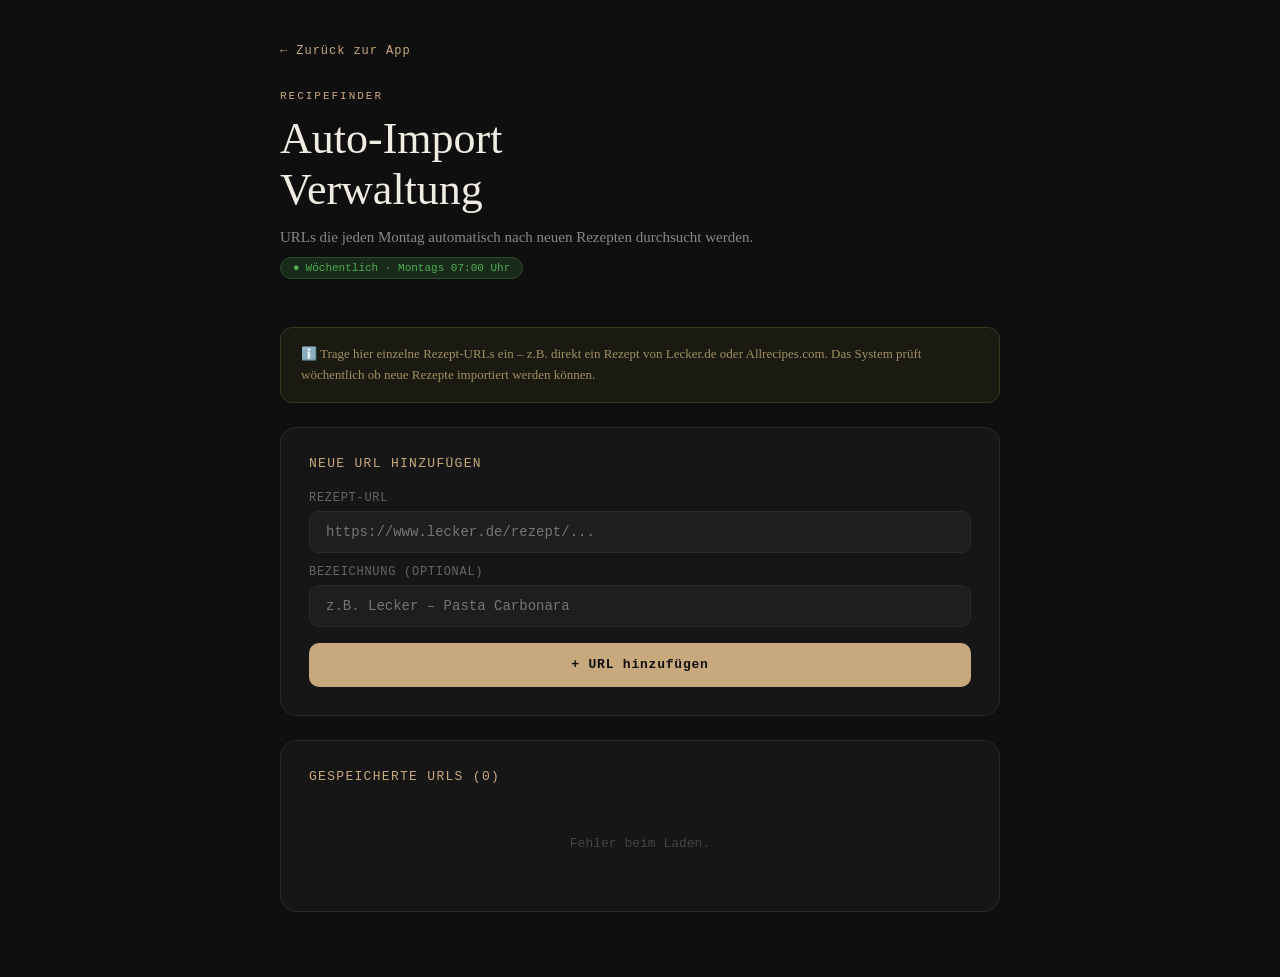
==== import-verwaltung.html @ 80a5464a "Add files via upload" ====
<!DOCTYPE html>
<html lang="de">
<head>
  <meta charset="UTF-8" />
  <meta name="viewport" content="width=device-width, initial-scale=1.0" />
  <title>Auto-Import Verwaltung – RecipeFinder</title>
  <style>
    * { box-sizing: border-box; margin: 0; padding: 0; }

    body {
      font-family: "Georgia", serif;
      background: #0f0f0f;
      color: #f0ece4;
      min-height: 100vh;
      padding: 40px 20px;
    }

    .container {
      max-width: 720px;
      margin: 0 auto;
    }

    header {
      margin-bottom: 48px;
    }

    .eyebrow {
      font-family: monospace;
      font-size: 11px;
      letter-spacing: 0.18em;
      text-transform: uppercase;
      color: #c8a97e;
      margin-bottom: 12px;
    }

    h1 {
      font-size: clamp(28px, 5vw, 44px);
      font-weight: 400;
      line-height: 1.15;
      color: #f0ece4;
      margin-bottom: 10px;
    }

    .subtitle {
      color: #888;
      font-size: 15px;
      line-height: 1.6;
    }

    .back-link {
      display: inline-flex;
      align-items: center;
      gap: 6px;
      color: #c8a97e;
      font-family: monospace;
      font-size: 12px;
      letter-spacing: 0.08em;
      text-decoration: none;
      margin-bottom: 32px;
    }

    .back-link:hover { color: #f0ece4; }

    .card {
      border: 1px solid #2a2a2a;
      border-radius: 16px;
      padding: 28px;
      background: #161616;
      margin-bottom: 24px;
    }

    .card-title {
      font-size: 13px;
      font-family: monospace;
      letter-spacing: 0.1em;
      text-transform: uppercase;
      color: #c8a97e;
      margin-bottom: 20px;
    }

    .form-row {
      display: grid;
      gap: 12px;
      margin-bottom: 16px;
    }

    label {
      font-size: 12px;
      font-family: monospace;
      letter-spacing: 0.06em;
      text-transform: uppercase;
      color: #666;
      display: block;
      margin-bottom: 6px;
    }

    input[type="url"],
    input[type="text"] {
      width: 100%;
      padding: 12px 16px;
      background: #1e1e1e;
      border: 1px solid #2a2a2a;
      border-radius: 10px;
      color: #f0ece4;
      font-size: 14px;
      font-family: monospace;
      outline: none;
      transition: border-color 0.2s;
    }

    input:focus { border-color: #c8a97e; }

    .btn {
      display: inline-flex;
      align-items: center;
      justify-content: center;
      gap: 8px;
      min-height: 44px;
      padding: 0 20px;
      border-radius: 10px;
      font-size: 13px;
      font-family: monospace;
      letter-spacing: 0.06em;
      cursor: pointer;
      border: none;
      transition: all 0.2s;
    }

    .btn-primary {
      background: #c8a97e;
      color: #0f0f0f;
      font-weight: bold;
      width: 100%;
    }

    .btn-primary:hover { background: #dbbf94; transform: translateY(-1px); }
    .btn-primary:disabled { opacity: 0.5; cursor: not-allowed; transform: none; }

    .btn-danger {
      background: transparent;
      border: 1px solid #3a2020;
      color: #e07070;
      padding: 6px 14px;
      min-height: 34px;
      font-size: 12px;
      border-radius: 8px;
    }

    .btn-danger:hover { background: #2a1515; border-color: #e07070; }

    .url-list { display: grid; gap: 12px; }

    .url-item {
      display: grid;
      grid-template-columns: minmax(0, 1fr) auto;
      gap: 12px;
      align-items: center;
      padding: 16px;
      background: #1a1a1a;
      border: 1px solid #252525;
      border-radius: 12px;
    }

    .url-label {
      font-size: 14px;
      color: #f0ece4;
      margin-bottom: 4px;
      white-space: nowrap;
      overflow: hidden;
      text-overflow: ellipsis;
    }

    .url-address {
      font-family: monospace;
      font-size: 11px;
      color: #555;
      white-space: nowrap;
      overflow: hidden;
      text-overflow: ellipsis;
    }

    .url-meta {
      font-family: monospace;
      font-size: 11px;
      color: #444;
      margin-top: 4px;
    }

    .status-dot {
      display: inline-block;
      width: 7px;
      height: 7px;
      border-radius: 50%;
      background: #4caf50;
      margin-right: 6px;
    }

    .empty {
      text-align: center;
      padding: 32px;
      color: #444;
      font-family: monospace;
      font-size: 13px;
    }

    .toast {
      position: fixed;
      bottom: 28px;
      left: 50%;
      transform: translateX(-50%) translateY(20px);
      background: #c8a97e;
      color: #0f0f0f;
      padding: 12px 24px;
      border-radius: 999px;
      font-family: monospace;
      font-size: 13px;
      font-weight: bold;
      opacity: 0;
      transition: all 0.3s;
      pointer-events: none;
      white-space: nowrap;
    }

    .toast.show {
      opacity: 1;
      transform: translateX(-50%) translateY(0);
    }

    .info-box {
      background: #1a1a12;
      border: 1px solid #3a3820;
      border-radius: 12px;
      padding: 16px 20px;
      margin-bottom: 24px;
      font-size: 13px;
      color: #a09060;
      line-height: 1.6;
    }

    .cron-badge {
      display: inline-flex;
      align-items: center;
      gap: 6px;
      background: #1a2a1a;
      border: 1px solid #2a4a2a;
      border-radius: 999px;
      padding: 4px 12px;
      font-family: monospace;
      font-size: 11px;
      color: #4caf50;
      margin-top: 8px;
    }
  </style>
</head>
<body>

<div class="container">

  <a class="back-link" href="https://somatic3000-dev.github.io/rezepte-app/">
    ← Zurück zur App
  </a>

  <header>
    <p class="eyebrow">RecipeFinder</p>
    <h1>Auto-Import<br>Verwaltung</h1>
    <p class="subtitle">URLs die jeden Montag automatisch nach neuen Rezepten durchsucht werden.</p>
    <div class="cron-badge">
      <span>●</span> Wöchentlich · Montags 07:00 Uhr
    </div>
  </header>

  <div class="info-box">
    ℹ️ Trage hier einzelne Rezept-URLs ein – z.B. direkt ein Rezept von Lecker.de oder Allrecipes.com. Das System prüft wöchentlich ob neue Rezepte importiert werden können.
  </div>

  <div class="card">
    <p class="card-title">Neue URL hinzufügen</p>
    <div class="form-row">
      <div>
        <label>Rezept-URL</label>
        <input type="url" id="urlInput" placeholder="https://www.lecker.de/rezept/..." />
      </div>
      <div>
        <label>Bezeichnung (optional)</label>
        <input type="text" id="labelInput" placeholder="z.B. Lecker – Pasta Carbonara" />
      </div>
    </div>
    <button class="btn btn-primary" id="addBtn" onclick="addUrl()">
      + URL hinzufügen
    </button>
  </div>

  <div class="card">
    <p class="card-title">Gespeicherte URLs (<span id="urlCount">0</span>)</p>
    <div class="url-list" id="urlList">
      <div class="empty">Lade URLs …</div>
    </div>
  </div>

</div>

<div class="toast" id="toast"></div>

<script>
  const BACKEND = "https://rezepte-backend.vercel.app";

  function showToast(msg) {
    const t = document.getElementById("toast");
    t.textContent = msg;
    t.classList.add("show");
    setTimeout(() => t.classList.remove("show"), 2800);
  }

  function formatDate(iso) {
    if (!iso) return "Noch nie";
    return new Date(iso).toLocaleDateString("de-DE", { day: "2-digit", month: "2-digit", year: "numeric" });
  }

  async function loadUrls() {
    try {
      const res = await fetch(`${BACKEND}/api/urls`);
      const data = await res.json();
      renderUrls(data.urls || []);
    } catch {
      document.getElementById("urlList").innerHTML = '<div class="empty">Fehler beim Laden.</div>';
    }
  }

  function renderUrls(urls) {
    document.getElementById("urlCount").textContent = urls.length;
    const list = document.getElementById("urlList");

    if (urls.length === 0) {
      list.innerHTML = '<div class="empty">Noch keine URLs gespeichert.</div>';
      return;
    }

    list.innerHTML = urls.map(u => `
      <div class="url-item">
        <div>
          <div class="url-label">${u.label || u.url}</div>
          <div class="url-address">${u.url}</div>
          <div class="url-meta">
            <span class="status-dot"></span>Aktiv ·
            Hinzugefügt: ${formatDate(u.addedAt)} ·
            Letzter Import: ${formatDate(u.lastImportedAt)}
          </div>
        </div>
        <button class="btn btn-danger" onclick="removeUrl('${encodeURIComponent(u.url)}')">
          Entfernen
        </button>
      </div>
    `).join("");
  }

  async function addUrl() {
    const url = document.getElementById("urlInput").value.trim();
    const label = document.getElementById("labelInput").value.trim();

    if (!url) { showToast("Bitte eine URL eingeben."); return; }

    try {
      new URL(url);
    } catch {
      showToast("Ungültige URL.");
      return;
    }

    const btn = document.getElementById("addBtn");
    btn.disabled = true;
    btn.textContent = "Wird hinzugefügt …";

    try {
      const res = await fetch(`${BACKEND}/api/urls`, {
        method: "POST",
        headers: { "Content-Type": "application/json" },
        body: JSON.stringify({ url, label })
      });
      const data = await res.json();

      if (data.success) {
        document.getElementById("urlInput").value = "";
        document.getElementById("labelInput").value = "";
        renderUrls(data.urls || []);
        showToast("URL wurde hinzugefügt.");
      } else {
        showToast("Fehler: " + (data.error || "Unbekannt"));
      }
    } catch {
      showToast("Verbindungsfehler.");
    }

    btn.disabled = false;
    btn.textContent = "+ URL hinzufügen";
  }

  async function removeUrl(encodedUrl) {
    const url = decodeURIComponent(encodedUrl);
    if (!confirm(`URL entfernen?\n\n${url}`)) return;

    try {
      const res = await fetch(`${BACKEND}/api/urls?url=${encodedUrl}`, { method: "DELETE" });
      const data = await res.json();
      if (data.success) {
        renderUrls(data.urls || []);
        showToast("URL wurde entfernt.");
      }
    } catch {
      showToast("Verbindungsfehler.");
    }
  }

  // Enter-Taste im URL-Feld
  document.getElementById("urlInput").addEventListener("keydown", e => {
    if (e.key === "Enter") addUrl();
  });

  loadUrls();
</script>
</body>
</html>
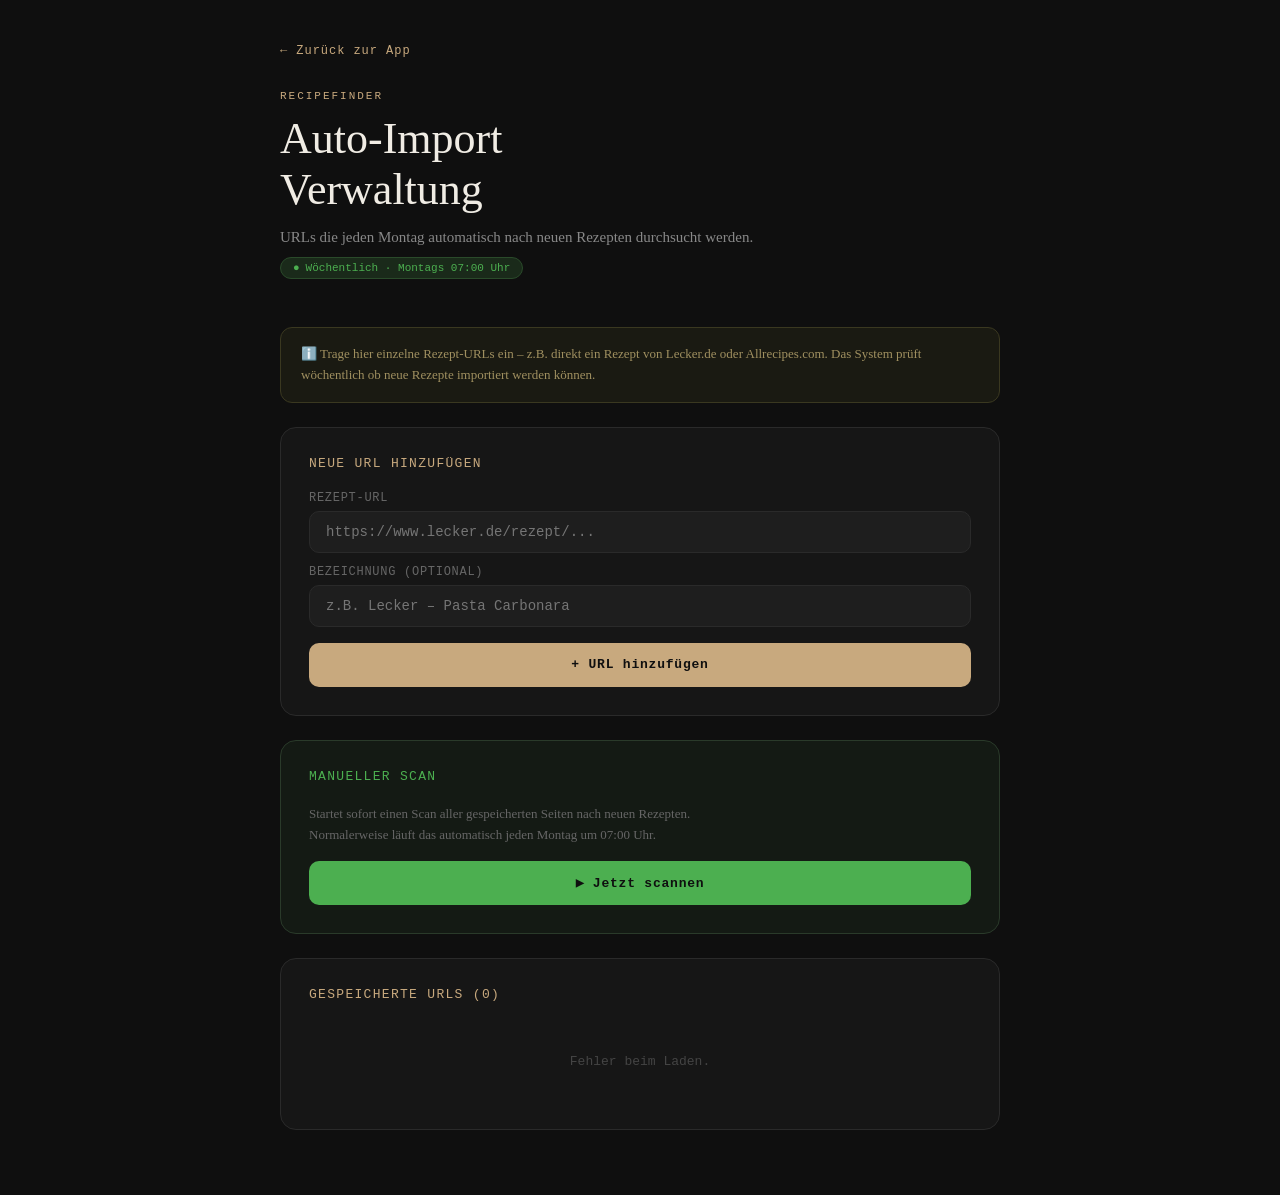
==== commit d5e9f004: "Update import-verwaltung.html" ====
--- a/import-verwaltung.html
+++ b/import-verwaltung.html
@@ -290,6 +290,17 @@
     </button>
   </div>
 
+  <div class="card" style="border-color:#2a3a2a;background:#141a14">
+    <p class="card-title" style="color:#4caf50">Manueller Scan</p>
+    <p style="color:#666;font-size:13px;margin-bottom:16px;line-height:1.6">
+      Startet sofort einen Scan aller gespeicherten Seiten nach neuen Rezepten.<br>
+      Normalerweise läuft das automatisch jeden Montag um 07:00 Uhr.
+    </p>
+    <button class="btn btn-primary" id="scanBtn" onclick="runScan()" style="background:#4caf50;color:#0f0f0f">
+      ▶ Jetzt scannen
+    </button>
+  </div>
+
   <div class="card">
     <p class="card-title">Gespeicherte URLs (<span id="urlCount">0</span>)</p>
     <div class="url-list" id="urlList">
@@ -415,6 +426,29 @@
     if (e.key === "Enter") addUrl();
   });
 
+  async function runScan() {
+    const btn = document.getElementById("scanBtn");
+    btn.disabled = true;
+    btn.textContent = "Scanne …";
+    showToast("Scan gestartet – das kann 1–2 Minuten dauern …");
+    try {
+      const secret = prompt("Bitte CRON_SECRET eingeben:");
+      if (!secret) { btn.disabled = false; btn.textContent = "▶ Jetzt scannen"; return; }
+      const res = await fetch(`${BACKEND}/api/scan`, {
+        headers: { "Authorization": `Bearer ${secret}` }
+      });
+      const data = await res.json();
+      if (data.success) {
+        showToast(`✓ ${data.imported} Rezepte importiert!`);
+        loadUrls();
+      } else {
+        showToast("Fehler: " + (data.error || "Unbekannt"));
+      }
+    } catch { showToast("Verbindungsfehler."); }
+    btn.disabled = false;
+    btn.textContent = "▶ Jetzt scannen";
+  }
+
   loadUrls();
 </script>
 </body>
